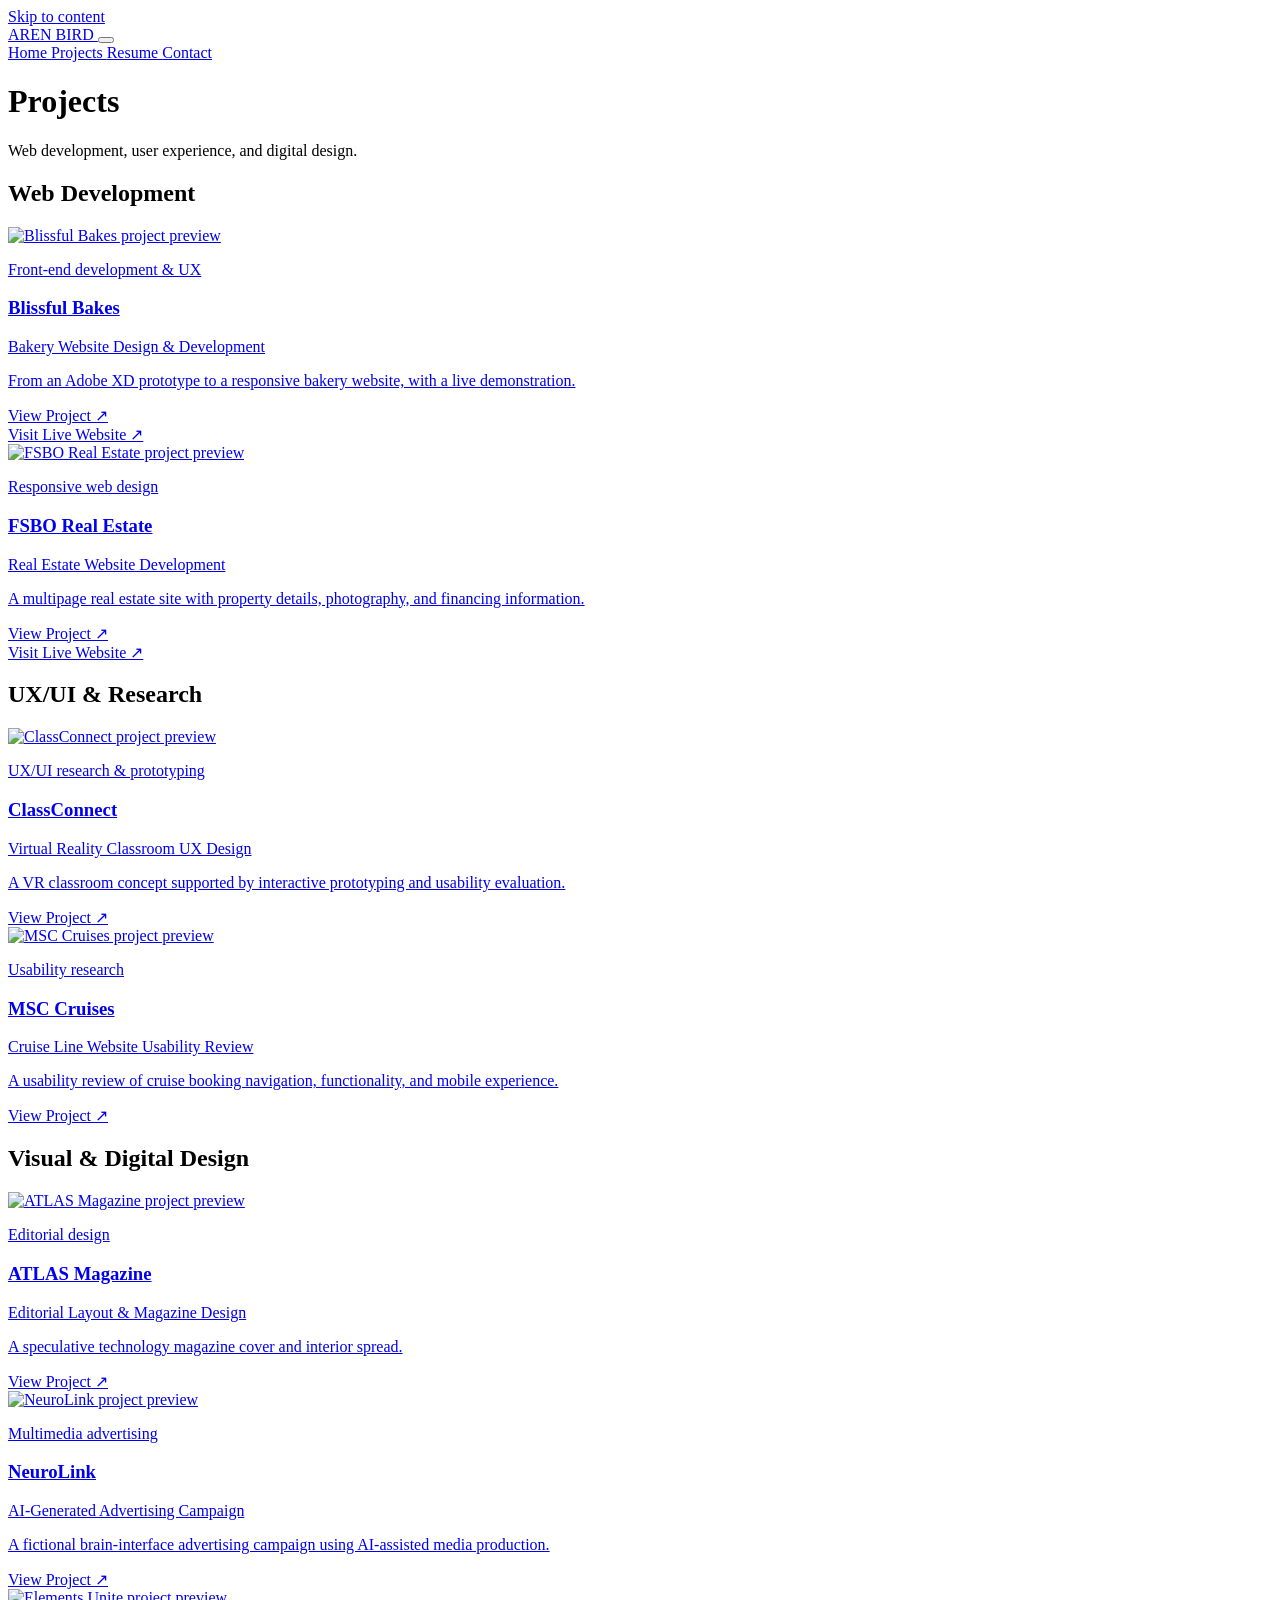
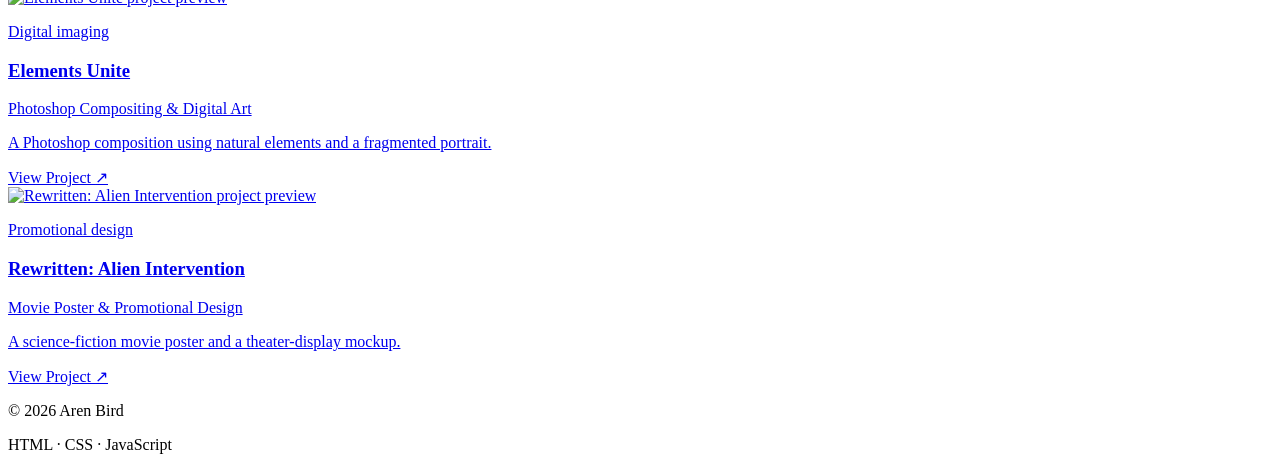
==== projects.html @ cc0008bb "Add files via upload" ====
<!DOCTYPE html>
<html lang="en">
 <head>
  <meta charset="utf-8"/>
  <meta content="width=device-width, initial-scale=1" name="viewport"/>
  <meta content="Aren Bird — Web &amp; Digital Design" name="description"/>
  <title>
   Projects | Aren Bird
  </title>
  <link href="css/style.css" rel="stylesheet"/>
  <script defer="" src="javascript/script.js">
  </script>
 </head>
 <body class="projects-page">
  <a class="skip-link" href="#main">
   Skip to content
  </a>
  <header class="site-header">
   <nav aria-label="Main navigation" class="container navigation">
    <a class="logo" href="index.html">
     AREN BIRD
    </a>
    <button aria-controls="nav-links" aria-expanded="false" aria-label="Open navigation menu" class="menu-toggle" type="button">
     <span class="bar">
     </span>
     <span class="bar">
     </span>
     <span class="bar">
     </span>
    </button>
    <div class="nav-links" id="nav-links">
     <a href="index.html">
      Home
     </a>
     <a aria-current="page" href="projects.html">
      Projects
     </a>
     <a href="resume.html">
      Resume
     </a>
     <a href="resume.html#contact">
      Contact
     </a>
    </div>
   </nav>
  </header>
  <main id="main">
   <header class="page-heading container">
    <h1>
     Projects
    </h1>
    <p>
     Web development, user experience, and digital design.
    </p>
   </header>
   <div class="container">
    <section aria-labelledby="project-cat-0" class="category">
     <div class="category-heading">
      <h2 id="project-cat-0">
       Web Development
      </h2>
     </div>
     <div class="project-grid">
      <article class="project-card">
       <a aria-label="View Blissful Bakes project details" class="card-main" href="blissful-bakes.html">
        <div class="project-image">
         <img alt="Blissful Bakes project preview" loading="lazy" src="images/bbakes.png"/>
        </div>
        <div class="card-content">
         <p class="project-tag">
          Front-end development &amp; UX
         </p>
         <h3>
          Blissful Bakes
         </h3>
         <p class="project-label">
          Bakery Website Design &amp; Development
         </p>
         <p class="card-desc">
          From an Adobe XD prototype to a responsive bakery website, with a live demonstration.
         </p>
         <span class="card-cta">
          View Project
          <span aria-hidden="true">
           ↗
          </span>
         </span>
        </div>
       </a>
       <div class="card-footer">
        <a href="https://aren444.github.io/cmst386/project4/" rel="noopener noreferrer" target="_blank">
         Visit Live Website ↗
        </a>
       </div>
      </article>
      <article class="project-card">
       <a aria-label="View FSBO Real Estate project details" class="card-main" href="fsbo.html">
        <div class="project-image">
         <img alt="FSBO Real Estate project preview" loading="lazy" src="images/realestate.png"/>
        </div>
        <div class="card-content">
         <p class="project-tag">
          Responsive web design
         </p>
         <h3>
          FSBO Real Estate
         </h3>
         <p class="project-label">
          Real Estate Website Development
         </p>
         <p class="card-desc">
          A multipage real estate site with property details, photography, and financing information.
         </p>
         <span class="card-cta">
          View Project
          <span aria-hidden="true">
           ↗
          </span>
         </span>
        </div>
       </a>
       <div class="card-footer">
        <a href="https://aren444.github.io/fsbo/" rel="noopener noreferrer" target="_blank">
         Visit Live Website ↗
        </a>
       </div>
      </article>
     </div>
    </section>
    <section aria-labelledby="project-cat-1" class="category">
     <div class="category-heading">
      <h2 id="project-cat-1">
       UX/UI &amp; Research
      </h2>
     </div>
     <div class="project-grid">
      <article class="project-card">
       <a aria-label="View ClassConnect project details" class="card-main" href="classconnect.html">
        <div class="project-image">
         <img alt="ClassConnect project preview" loading="lazy" src="images/cconnect.png"/>
        </div>
        <div class="card-content">
         <p class="project-tag">
          UX/UI research &amp; prototyping
         </p>
         <h3>
          ClassConnect
         </h3>
         <p class="project-label">
          Virtual Reality Classroom UX Design
         </p>
         <p class="card-desc">
          A VR classroom concept supported by interactive prototyping and usability evaluation.
         </p>
         <span class="card-cta">
          View Project
          <span aria-hidden="true">
           ↗
          </span>
         </span>
        </div>
       </a>
      </article>
      <article class="project-card">
       <a aria-label="View MSC Cruises project details" class="card-main" href="msc-cruises.html">
        <div class="project-image">
         <img alt="MSC Cruises project preview" loading="lazy" src="images/msc.png"/>
        </div>
        <div class="card-content">
         <p class="project-tag">
          Usability research
         </p>
         <h3>
          MSC Cruises
         </h3>
         <p class="project-label">
          Cruise Line Website Usability Review
         </p>
         <p class="card-desc">
          A usability review of cruise booking navigation, functionality, and mobile experience.
         </p>
         <span class="card-cta">
          View Project
          <span aria-hidden="true">
           ↗
          </span>
         </span>
        </div>
       </a>
      </article>
     </div>
    </section>
    <section aria-labelledby="project-cat-2" class="category">
     <div class="category-heading">
      <h2 id="project-cat-2">
       Visual &amp; Digital Design
      </h2>
     </div>
     <div class="project-grid">
      <article class="project-card">
       <a aria-label="View ATLAS Magazine project details" class="card-main" href="atlas.html">
        <div class="project-image">
         <img alt="ATLAS Magazine project preview" loading="lazy" src="images/atlas.mag.cover.png"/>
        </div>
        <div class="card-content">
         <p class="project-tag">
          Editorial design
         </p>
         <h3>
          ATLAS Magazine
         </h3>
         <p class="project-label">
          Editorial Layout &amp; Magazine Design
         </p>
         <p class="card-desc">
          A speculative technology magazine cover and interior spread.
         </p>
         <span class="card-cta">
          View Project
          <span aria-hidden="true">
           ↗
          </span>
         </span>
        </div>
       </a>
      </article>
      <article class="project-card">
       <a aria-label="View NeuroLink project details" class="card-main" href="neurolink.html">
        <div class="project-image">
         <img alt="NeuroLink project preview" loading="lazy" src="images/neurolink.png"/>
        </div>
        <div class="card-content">
         <p class="project-tag">
          Multimedia advertising
         </p>
         <h3>
          NeuroLink
         </h3>
         <p class="project-label">
          AI-Generated Advertising Campaign
         </p>
         <p class="card-desc">
          A fictional brain-interface advertising campaign using AI-assisted media production.
         </p>
         <span class="card-cta">
          View Project
          <span aria-hidden="true">
           ↗
          </span>
         </span>
        </div>
       </a>
      </article>
      <article class="project-card">
       <a aria-label="View Elements Unite project details" class="card-main" href="elements-unite.html">
        <div class="project-image">
         <img alt="Elements Unite project preview" loading="lazy" src="images/elements.png"/>
        </div>
        <div class="card-content">
         <p class="project-tag">
          Digital imaging
         </p>
         <h3>
          Elements Unite
         </h3>
         <p class="project-label">
          Photoshop Compositing &amp; Digital Art
         </p>
         <p class="card-desc">
          A Photoshop composition using natural elements and a fragmented portrait.
         </p>
         <span class="card-cta">
          View Project
          <span aria-hidden="true">
           ↗
          </span>
         </span>
        </div>
       </a>
      </article>
      <article class="project-card">
       <a aria-label="View Rewritten: Alien Intervention project details" class="card-main" href="rewritten.html">
        <div class="project-image">
         <img alt="Rewritten: Alien Intervention project preview" loading="lazy" src="images/rewritten.png"/>
        </div>
        <div class="card-content">
         <p class="project-tag">
          Promotional design
         </p>
         <h3>
          Rewritten: Alien Intervention
         </h3>
         <p class="project-label">
          Movie Poster &amp; Promotional Design
         </p>
         <p class="card-desc">
          A science-fiction movie poster and a theater-display mockup.
         </p>
         <span class="card-cta">
          View Project
          <span aria-hidden="true">
           ↗
          </span>
         </span>
        </div>
       </a>
      </article>
     </div>
    </section>
   </div>
  </main>
  <footer class="footer">
   <div class="container footer-content">
    <p>
     ©
     <span id="year">
      2026
     </span>
     Aren Bird
    </p>
    <p>
     HTML · CSS · JavaScript
    </p>
   </div>
  </footer>
 </body>
</html>
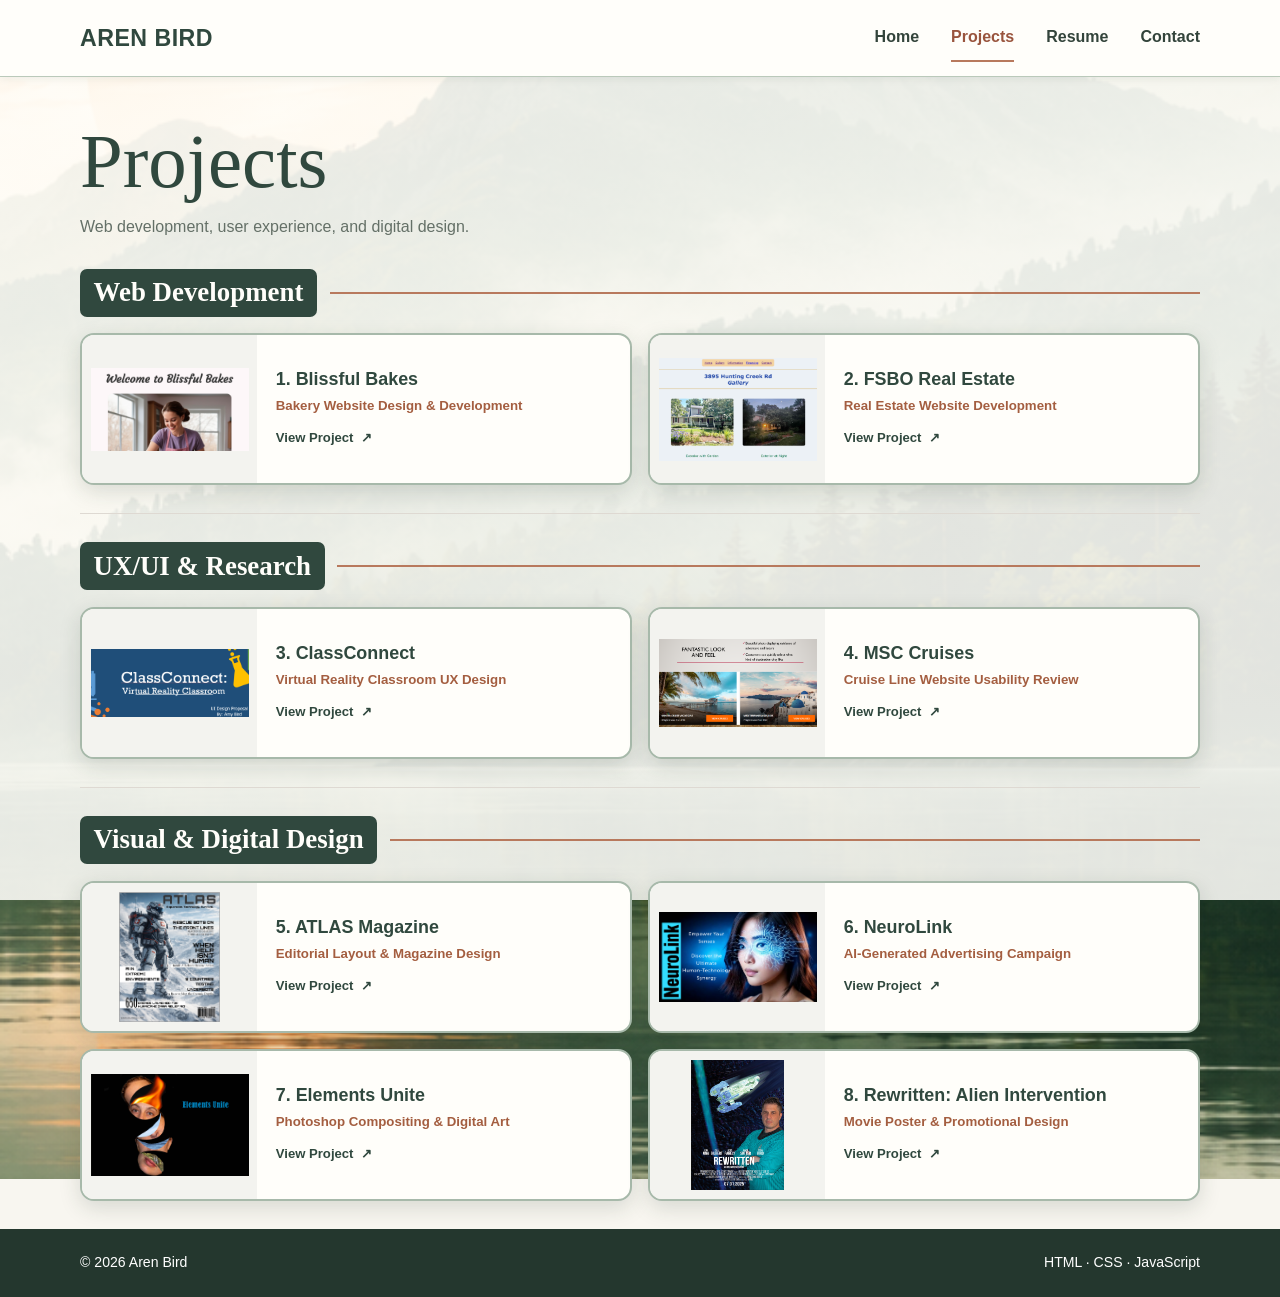
==== commit d9d2beab: "Add files via upload" ====
--- a/projects.html
+++ b/projects.html
@@ -71,7 +71,7 @@
           Front-end development &amp; UX
          </p>
          <h3>
-          Blissful Bakes
+          1. Blissful Bakes
          </h3>
          <p class="project-label">
           Bakery Website Design &amp; Development
@@ -103,7 +103,7 @@
           Responsive web design
          </p>
          <h3>
-          FSBO Real Estate
+          2. FSBO Real Estate
          </h3>
          <p class="project-label">
           Real Estate Website Development
@@ -144,7 +144,7 @@
           UX/UI research &amp; prototyping
          </p>
          <h3>
-          ClassConnect
+          3. ClassConnect
          </h3>
          <p class="project-label">
           Virtual Reality Classroom UX Design
@@ -171,7 +171,7 @@
           Usability research
          </p>
          <h3>
-          MSC Cruises
+          4. MSC Cruises
          </h3>
          <p class="project-label">
           Cruise Line Website Usability Review
@@ -207,7 +207,7 @@
           Editorial design
          </p>
          <h3>
-          ATLAS Magazine
+          5. ATLAS Magazine
          </h3>
          <p class="project-label">
           Editorial Layout &amp; Magazine Design
@@ -234,7 +234,7 @@
           Multimedia advertising
          </p>
          <h3>
-          NeuroLink
+          6. NeuroLink
          </h3>
          <p class="project-label">
           AI-Generated Advertising Campaign
@@ -261,7 +261,7 @@
           Digital imaging
          </p>
          <h3>
-          Elements Unite
+          7. Elements Unite
          </h3>
          <p class="project-label">
           Photoshop Compositing &amp; Digital Art
@@ -288,7 +288,7 @@
           Promotional design
          </p>
          <h3>
-          Rewritten: Alien Intervention
+          8. Rewritten: Alien Intervention
          </h3>
          <p class="project-label">
           Movie Poster &amp; Promotional Design
--- a/css/style.css
+++ b/css/style.css
@@ -0,0 +1,1661 @@
+/*
+ * Aren Bird Portfolio | Shared Stylesheet
+ * Organized by base styles, components, then responsive rules.
+ * Each selector occurs once per media query.
+ */
+
+/* Base layout and components */
+:root {
+  --ivory: #f8f6f0;
+  --cream: #fffefa;
+  --forest: #30483e;
+  --sage: #829582;
+  --pale: #e9eee8;
+  --terracotta: #b8795d;
+  --text: #33443b;
+  --muted: #647067;
+  --line: #bac9ba;
+  --shadow: 0 7px 20px rgba(25, 52, 36, 0.17);
+  --shadow-hover: 0 17px 38px rgba(25, 52, 36, 0.28);
+  --projects-peach: #faf1ec;
+  --resume-peach: #f6eee9;
+  --mountain-wash: rgba(255, 254, 250, 0.88);
+}
+
+*,*::before,*::after {
+  box-sizing: border-box;
+}
+
+html {
+  scroll-behavior: smooth;
+  scroll-padding-top: 90px;
+}
+
+body {
+  margin: 0;
+  background: var(--ivory);
+  color: var(--text);
+  font-family: Arial,Helvetica,sans-serif;
+  line-height: 1.65;
+}
+
+a {
+  color: inherit;
+}
+
+a:focus-visible,button:focus-visible,summary:focus-visible {
+  outline: 3px solid var(--terracotta);
+  outline-offset: 3px;
+}
+
+img {
+  max-width: 100%;
+  height: auto;
+}
+
+.container {
+  width: min(1120px,90%);
+  margin-inline: auto;
+}
+
+.skip-link {
+  position: fixed;
+  left: 1rem;
+  top: -120px;
+  z-index: 3000;
+  padding: .75rem 1rem;
+  background: var(--cream);
+  border-radius: 5px;
+}
+
+.skip-link:focus {
+  top: 1rem;
+}
+
+.site-header {
+  position: sticky;
+  top: 0;
+  z-index: 1000;
+  background: rgba(255,254,250,.98);
+  border-bottom: 1px solid var(--line);
+  box-shadow: 0 2px 8px rgba(26,48,34,.07);
+}
+
+.navigation {
+  display: flex;
+  justify-content: space-between;
+  align-items: center;
+  gap: 1.5rem;
+  min-height: 76px;
+}
+
+.logo {
+  font-size: 1.45rem;
+  font-weight: 800;
+  letter-spacing: .02em;
+  color: var(--forest);
+  text-decoration: none;
+  white-space: nowrap;
+}
+
+.nav-links {
+  display: flex;
+  align-items: center;
+  gap: 2rem;
+}
+
+.nav-links a {
+  font-weight: 600;
+  text-decoration: none;
+  border-bottom: 2px solid transparent;
+  padding: .6rem 0;
+}
+
+.nav-links a:hover,.nav-links a[aria-current=page] {
+  color: #99543d;
+  border-color: var(--terracotta);
+}
+
+.menu-toggle {
+  display: none;
+}
+
+.menu-toggle .bar {
+  display: block;
+  width: 23px;
+  height: 2px;
+  background: var(--forest);
+  border-radius: 2px;
+  transition: transform .18s,opacity .18s;
+}
+
+.hero {
+  position: relative;
+  min-height: calc(100svh - 76px);
+  background: #e8e8db url("../images/mountain-lake-sunset.png") center center/cover no-repeat;
+  display: flex;
+  align-items: center;
+}
+
+.hero::before {
+  content: "";
+  position: absolute;
+  inset: 0;
+  background: linear-gradient(90deg,rgba(255,254,250,.93) 0%,rgba(255,254,250,.78) 31%,rgba(255,254,250,.25) 60%,rgba(255,254,250,0) 85%);
+}
+
+.hero-content {
+  position: relative;
+  z-index: 1;
+  padding: 5rem 0;
+}
+
+.eyebrow {
+  color: #a46046;
+  font-size: .77rem;
+  font-weight: 700;
+  letter-spacing: .13em;
+  text-transform: uppercase;
+}
+
+.hero h1 {
+  font: normal clamp(2.7rem,5.4vw,5.4rem)/1.12 Georgia,serif;
+  letter-spacing: -.04em;
+  color: var(--forest);
+  max-width: 900px;
+  margin: .9rem 0;
+}
+
+.hero h1 em {
+  display: block;
+  color: #b65330;
+  font-weight: normal;
+}
+
+.section {
+  padding: 3.3rem 0;
+}
+
+.section--soft {
+  background: var(--pale);
+}
+
+.section--light {
+  background: var(--cream);
+}
+
+.page-heading {
+  padding: 2.5rem 0 .8rem;
+}
+
+.page-heading h1 {
+  font: normal clamp(3.1rem,6vw,5rem)/1.08 Georgia,serif;
+  color: var(--forest);
+  margin: .25rem 0 .6rem;
+}
+
+.page-heading h2 {
+  font-size: clamp(3rem,5vw,4.4rem);
+}
+
+.page-heading p {
+  margin: 0;
+  color: var(--muted);
+}
+
+.page-heading.compact {
+  padding: 0 0 .8rem;
+}
+
+h1,h2,h3 {
+  overflow-wrap: break-word;
+}
+
+h2 {
+  font: normal clamp(1.8rem,3vw,2.5rem)/1.2 Georgia,serif;
+  color: var(--forest);
+  margin: 0 0 1.1rem;
+}
+
+h3 {
+  color: var(--forest);
+}
+
+p {
+  margin-top: 0;
+}
+
+.muted {
+  color: var(--muted);
+}
+
+.category {
+  padding: 1.15rem 0 3rem;
+  padding-top: 1rem;
+  padding-bottom: 1.75rem;
+}
+
+.category+.category {
+  border-top: 1px solid var(--line);
+  padding-top: 2.5rem;
+}
+
+.category-heading {
+  display: flex;
+  align-items: center;
+  gap: 0.8rem;
+  margin-bottom: 1.05rem;
+}
+
+.category-heading h2 {
+  font-size: clamp(1.5rem,2.5vw,2.05rem);
+  margin: 0;
+}
+
+.category-heading::after {
+  content: "";
+  height: 1px;
+  background: #c2a395;
+  flex: 1;
+}
+
+.project-grid {
+  display: grid;
+  grid-template-columns: repeat(3,minmax(0,1fr));
+  gap: 1rem;
+}
+
+.project-card {
+  display: flex;
+  flex-direction: column;
+  min-width: 0;
+  border: 2px solid #a7b9aa;
+  border-radius: 14px;
+  background: #fffefa;
+  overflow: hidden;
+  box-shadow: 0 7px 21px rgba(36, 53, 43, 0.15);
+  transition:
+    transform 0.2s ease,
+    box-shadow 0.2s ease,
+    border-color 0.2s ease;
+}
+
+.project-card:hover,.project-card:focus-within {
+  transform: translateY(-4px);
+  box-shadow: var(--shadow-hover);
+  border-color: #758e7c;
+}
+
+.card-main {
+  display: flex;
+  flex: 1;
+  flex-direction: column;
+  text-decoration: none;
+}
+
+.project-image {
+  height: 216px;
+  display: flex;
+  align-items: center;
+  justify-content: center;
+  padding: 12px;
+  background: #f3f3ef;
+  overflow: hidden;
+}
+
+.project-image img {
+  width: 100%;
+  height: 100%;
+  object-fit: contain;
+}
+
+.card-content {
+  flex: 1;
+  padding: 1.2rem 1.35rem .7rem;
+}
+
+.project-tag {
+  font-size: .7rem;
+  letter-spacing: .08em;
+  text-transform: uppercase;
+  font-weight: 700;
+  color: #96573e;
+  margin-bottom: .35rem;
+}
+
+.card-content h3 {
+  font-size: 1.28rem;
+  line-height: 1.25;
+  margin: .2rem 0 .7rem;
+}
+
+.card-desc {
+  font-size: .94rem;
+  color: var(--muted);
+  margin: 0 0 .8rem;
+}
+
+.card-cta {
+  display: inline-flex;
+  gap: .45rem;
+  margin-top: .5rem;
+  color: var(--forest);
+  font-weight: 700;
+}
+
+.card-footer {
+  padding: 0 1.35rem 1.15rem;
+}
+
+.card-footer a {
+  font-size: .92rem;
+  font-weight: 700;
+  color: #86513d;
+}
+
+.card-footer a:hover {
+  text-decoration-thickness: 2px;
+}
+
+.skills-section {
+  padding: 2.6rem 0;
+}
+
+.skill-chips {
+  display: flex;
+  flex-wrap: wrap;
+  list-style: none;
+  gap: .7rem;
+  margin: 1.2rem 0 0;
+  padding: 0;
+}
+
+.skill-chips li {
+  padding: .45rem .9rem;
+  background: #fffefa;
+  border: 1px solid #b9cbbd;
+  border-radius: 40px;
+  font-size: .9rem;
+}
+
+.resume-section {
+  padding: 2.7rem 0;
+}
+
+.resume-heading {
+  display: flex;
+  justify-content: space-between;
+  align-items: start;
+  gap: 1.5rem;
+  margin-bottom: 1.15rem;
+}
+
+.resume-heading h2 {
+  font-size: clamp(2.3rem,4vw,3.3rem);
+  margin: 0 0 .4rem;
+}
+
+.resume-intro {
+  max-width: 700px;
+  font-size: .97rem;
+  color: var(--text);
+  margin: 0;
+}
+
+.skills-popover {
+  position: relative;
+  flex: 0 0 auto;
+  z-index: 10;
+}
+
+.skills-popover summary {
+  list-style: none;
+  cursor: pointer;
+  border: 1px solid #a45e40;
+  border-radius: 6px;
+  background: #b8795d;
+  font-weight: 700;
+  color: #fffefa;
+  padding: .72rem 1.15rem;
+  box-shadow: 0 4px 10px rgba(85,43,30,.18);
+  transition: background .2s,transform .2s,box-shadow .2s;
+}
+
+.skills-popover summary::-webkit-details-marker {
+  display: none;
+}
+
+.skills-popover summary:hover {
+  background: var(--pale);
+}
+
+.skills-popover-panel {
+  position: absolute;
+  right: 0;
+  top: calc(100% + 7px);
+  width: min(300px,80vw);
+  padding: 1rem;
+  background: var(--cream);
+  border: 1px solid #a6b9aa;
+  border-radius: 9px;
+  box-shadow: var(--shadow-hover);
+  max-height: 350px;
+  overflow: auto;
+}
+
+.skills-popover-panel p {
+  margin: 0 0 .6rem;
+  font-weight: 700;
+}
+
+.skills-popover-panel ul {
+  margin: 0;
+  padding-left: 1.25rem;
+  font-size: .92rem;
+}
+
+.skills-popover-panel li {
+  margin: .2rem 0;
+}
+
+.resume-preview-link {
+  display: block;
+  position: relative;
+  width: 100%;
+  max-width: 980px;
+  margin: 0 auto;
+  background: white;
+  border: 2px solid #a7b9aa;
+  border-radius: 9px;
+  overflow: hidden;
+  box-shadow: var(--shadow);
+  transition:
+    box-shadow 0.2s ease,
+    border-color 0.2s ease;
+}
+
+.resume-preview-link:hover,
+.resume-preview-link:focus-visible {
+  border-color: #557663;
+  box-shadow: var(--shadow-hover);
+}
+
+.resume-preview-link img {
+  display: block;
+  width: 100%;
+  height: auto;
+}
+
+.resume-preview-compact {
+  max-width: 810px;
+  max-height: 450px;
+  overflow: hidden;
+}
+
+.resume-preview-compact::after {
+  content: "";
+  position: absolute;
+  left: 0;
+  right: 0;
+  bottom: 0;
+  height: 70px;
+  background: linear-gradient(transparent,rgba(255,255,255,.98));
+  pointer-events: none;
+}
+
+.preview-hint {
+  position: absolute;
+  bottom: .85rem;
+  right: 1.1rem;
+  z-index: 1;
+  background: rgba(255,254,250,.95);
+  color: var(--forest);
+  font-size: .83rem;
+  padding: .3rem .5rem;
+  border-radius: 5px;
+}
+
+.resume-actions {
+  margin-top: 1.4rem;
+  display: flex;
+  justify-content: center;
+}
+
+.contact-section {
+  background: var(--forest);
+  color: #fffefa;
+  padding: 4.4rem 0;
+}
+
+.contact-inner {
+  display: flex;
+  flex-direction: column;
+  align-items: center;
+  text-align: center;
+  gap: 1rem;
+}
+
+.contact-section h2 {
+  color: #e8a07d;
+  font-size: clamp(2.15rem,4.5vw,3.3rem);
+  margin: 0;
+}
+
+.contact-section p {
+  max-width: 650px;
+  margin: 0 0 .7rem;
+}
+
+.contact-details {
+  border-top: 1px solid #657d6e;
+  padding-top: 1.8rem;
+  display: flex;
+  align-items: center;
+  justify-content: center;
+  gap: 1.4rem;
+  width: 100%;
+  max-width: 650px;
+}
+
+.contact-headshot {
+  width: 80px;
+  height: 80px;
+  object-fit: cover;
+  object-position: center 28%;
+  border-radius: 50%;
+  border: 2px solid #d5e0d5;
+}
+
+.contact-methods {
+  display: flex;
+  flex-direction: column;
+  gap: .75rem;
+  text-align: left;
+}
+
+.contact-methods a {
+  display: flex;
+  align-items: center;
+  gap: .85rem;
+  color: white;
+  text-decoration: underline;
+  text-underline-offset: 4px;
+  font-size: clamp(1.1rem,2.1vw,1.45rem);
+  font-weight: 700;
+  overflow-wrap: anywhere;
+}
+
+.contact-methods a:hover {
+  color: #e8a07d;
+}
+
+.contact-methods svg {
+  flex: none;
+  width: 24px;
+  height: 24px;
+  color: #e8a07d;
+}
+
+.back-link {
+  display: inline-block;
+  margin-bottom: 1.1rem;
+  color: #86513d;
+  font-weight: 700;
+  text-decoration: none;
+}
+
+.back-link:hover {
+  text-decoration: underline;
+}
+
+.detail-heading {
+  padding: 2.4rem 0 1.6rem;
+}
+
+.detail-heading h1 {
+  font: normal clamp(2.7rem,5vw,4.2rem)/1.12 Georgia,serif;
+  color: var(--forest);
+  margin: .4rem 0 .65rem;
+}
+
+.detail-lead {
+  color: var(--muted);
+  max-width: 720px;
+  font-size: 1.05rem;
+}
+
+.compare-grid,.art-grid {
+  display: grid;
+  grid-template-columns: repeat(2,minmax(0,1fr));
+  gap: 1.6rem;
+}
+
+.figure-card {
+  margin: 0;
+  min-width: 0;
+}
+
+.figure-card a {
+  display: block;
+  border: 2px solid #a7b9aa;
+  border-radius: 10px;
+  overflow: hidden;
+  background: var(--cream);
+  box-shadow: var(--shadow);
+  transition: box-shadow .2s;
+}
+
+.figure-card a:hover {
+  box-shadow: var(--shadow-hover);
+}
+
+.figure-card img {
+  display: block;
+  width: 100%;
+  height: 300px;
+  object-fit: contain;
+  padding: 10px;
+}
+
+.figure-card figcaption {
+  color: var(--muted);
+  font-size: .88rem;
+  margin-top: .6rem;
+}
+
+.figure-card--large img {
+  height: auto;
+  max-height: 700px;
+}
+
+.figure-card--feature {
+  max-width: 850px;
+  margin: 0 auto;
+}
+
+.figure-card--feature img {
+  height: auto;
+  max-height: 720px;
+}
+
+.single-art {
+  max-width: 850px;
+  margin-inline: auto;
+}
+
+.single-art .figure-card img {
+  height: auto;
+  max-height: 820px;
+}
+
+.detail-actions {
+  display: flex;
+  gap: .8rem;
+  flex-wrap: wrap;
+  margin: 1.6rem 0 0;
+}
+
+.button {
+  display: inline-block;
+  border: 1px solid var(--forest);
+  background: var(--forest);
+  color: #fff;
+  text-decoration: none;
+  padding: .72rem 1.25rem;
+  border-radius: 6px;
+  font-weight: 700;
+}
+
+.button:hover {
+  background: #436354;
+}
+
+.button--secondary {
+  background: transparent;
+  color: var(--forest);
+}
+
+.button--secondary:hover {
+  background: var(--pale);
+}
+
+.copy-section {
+  max-width: 800px;
+}
+
+.copy-section h2 {
+  font-size: 1.8rem;
+}
+
+.subsection-heading {
+  margin-top: 2.2rem;
+}
+
+.meta-line {
+  border-top: 1px solid var(--line);
+  margin-top: 2rem;
+  padding-top: 1.1rem;
+  color: var(--muted);
+  font-size: .88rem;
+}
+
+.supporting-gallery {
+  display: grid;
+  grid-template-columns: repeat(3,minmax(0,1fr));
+  gap: 1rem;
+  margin-top: 1.5rem;
+}
+
+.supporting-gallery figure {
+  margin: 0;
+}
+
+.supporting-gallery img {
+  width: 100%;
+  height: 180px;
+  object-fit: contain;
+  border: 1px solid var(--line);
+  background: #fff;
+  padding: 8px;
+  border-radius: 8px;
+}
+
+.supporting-gallery figcaption {
+  font-size: .85rem;
+  color: var(--muted);
+  margin-top: .35rem;
+}
+
+.detail-nav {
+  display: flex;
+  justify-content: space-between;
+  gap: 1rem;
+  flex-wrap: wrap;
+  border-top: 1px solid var(--line);
+  padding-top: 1.3rem;
+}
+
+.detail-nav a {
+  font-weight: 700;
+  color: #86513d;
+}
+
+.audio-panel {
+  margin: 2rem 0 0;
+  max-width: 640px;
+}
+
+.audio-panel h2 {
+  font-size: 1.5rem;
+}
+
+.audio-panel audio {
+  display: block;
+  width: 100%;
+}
+
+.audio-note {
+  font-size: .83rem;
+  color: var(--muted);
+  margin-top: .5rem;
+}
+
+.footer {
+  background: #24372e;
+  color: white;
+  padding: 1.4rem 0;
+}
+
+.footer-content {
+  display: flex;
+  justify-content: space-between;
+  flex-wrap: wrap;
+  gap: .75rem;
+  font-size: .88rem;
+}
+
+.footer-content p {
+  margin: 0;
+}
+
+.projects-page .category-heading h2 {
+  color: #a45e40;
+  font-weight: 700;
+}
+
+.projects-page .category-heading::after {
+  background: #b8795d;
+  height: 2px;
+}
+
+.project-label {
+  font-size: .83rem;
+  line-height: 1.4;
+  color: #a45e40;
+  font-weight: 650;
+  margin: -.35rem 0 .65rem;
+}
+
+.skills-popover summary:hover,.skills-popover summary:focus-visible {
+  background: #93563c;
+  color: #fff;
+  transform: translateY(-2px);
+  box-shadow: 0 8px 16px rgba(85,43,30,.22);
+}
+
+.skills-popover[open] summary {
+  background: #93563c;
+}
+
+.live-preview-link {
+  position: relative;
+  isolation: isolate;
+}
+
+.live-preview-overlay {
+  position: absolute;
+  inset: 0;
+  display: flex;
+  align-items: center;
+  justify-content: center;
+  padding: 1rem;
+  background: rgba(37,63,51,.82);
+  color: white;
+  font-weight: 700;
+  font-size: clamp(1rem,2vw,1.4rem);
+  letter-spacing: .01em;
+  opacity: 0;
+  transition: opacity .12s ease-out;
+  pointer-events: none;
+  text-align: center;
+}
+
+.live-preview-link:hover .live-preview-overlay,.live-preview-link:focus-visible .live-preview-overlay {
+  opacity: 1;
+}
+
+.art-preview-link {
+  position: relative;
+  isolation: isolate;
+  cursor: zoom-in;
+}
+
+.art-preview-link::after {
+  content: "View Larger Image ↗";
+  position: absolute;
+  right: 14px;
+  bottom: 14px;
+  z-index: 2;
+  background: #b8795d;
+  color: #fff;
+  padding: .55rem .85rem;
+  border-radius: 6px;
+  font-size: .88rem;
+  font-weight: 700;
+  box-shadow: 0 4px 12px rgba(0,0,0,.18);
+  pointer-events: none;
+  transition: background-color .12s ease,transform .12s ease;
+}
+
+.art-preview-link:hover::after,.art-preview-link:focus-visible::after {
+  background: #93563c;
+  transform: translateY(-2px);
+}
+
+.projects-on-home,.projects-page main {
+  background: var(--projects-peach);
+}
+
+.resume-section,.resume-section.section--soft,.resume-section.section--light {
+  background: var(--resume-peach);
+}
+
+.skills-section.section--soft {
+  background: var(--pale);
+}
+
+.project-media-link {
+  position: relative;
+  isolation: isolate;
+  cursor: pointer;
+}
+
+.project-media-link::after {
+  content: attr(data-action) " ↗";
+  position: absolute;
+  right: 14px;
+  bottom: 14px;
+  z-index: 2;
+  background: #b8795d;
+  color: #fff;
+  padding: .55rem .9rem;
+  border-radius: 6px;
+  font-size: .9rem;
+  font-weight: 700;
+  box-shadow: 0 4px 12px rgba(0,0,0,.2);
+  pointer-events: none;
+  transition: background-color .12s ease, transform .12s ease;
+}
+
+.project-media-overlay {
+  position: absolute;
+  inset: 0;
+  display: flex;
+  align-items: center;
+  justify-content: center;
+  padding: 1rem;
+  background: rgba(37,63,51,.82);
+  color: #fff;
+  font-size: clamp(1rem,2vw,1.4rem);
+  font-weight: 700;
+  text-align: center;
+  opacity: 0;
+  pointer-events: none;
+  transition: opacity .12s ease-out;
+}
+
+.project-media-link:hover .project-media-overlay, .project-media-link:focus-visible .project-media-overlay {
+  opacity: 1;
+}
+
+.project-media-link:hover::after, .project-media-link:focus-visible::after {
+  background: #93563c;
+  transform: translateY(-2px);
+}
+
+.projects-on-home, .projects-page main {
+  background-color: #f8f6f0;
+  background-image:
+    linear-gradient(rgba(255, 254, 250, 0.88), rgba(255, 254, 250, 0.88)),
+    url("../images/mountain-lake-sunset.png");
+  background-position: center center;
+  background-size: cover;
+  background-repeat: no-repeat;
+  background-attachment: fixed;
+}
+
+.project-card:hover, .project-card:focus-within {
+  border-color: #557663;
+  box-shadow: var(--shadow-hover);
+}
+
+.project-tag, .card-desc, .card-footer {
+  display: none;
+}
+
+.category + .category {
+  padding-top: 1.75rem;
+  border-top-color: #ded9d2;
+}
+
+.category-heading h2, .projects-page .category-heading h2 {
+  display: inline-block;
+  flex: 0 1 auto;
+  width: fit-content;
+  max-width: 100%;
+  margin: 0;
+  padding: 0.45rem 0.85rem;
+  border-radius: 7px;
+  background: #30483e;
+  color: #fffefa;
+  font-size: clamp(1.2rem, 2.1vw, 1.75rem);
+  line-height: 1.25;
+  font-weight: 700;
+}
+
+.category-heading::after, .projects-page .category-heading::after {
+  flex: 1 1 24px;
+  min-width: 12px;
+  height: 2px;
+  background: #b8795d;
+}
+
+.resume-section, .resume-section.section--soft, .resume-section.section--light {
+  background-color: #f8f6f0;
+  background-image:
+    linear-gradient(rgba(255, 254, 250, 0.91), rgba(255, 254, 250, 0.91)),
+    url("../images/mountain-lake-sunset.png");
+  background-position: center center;
+  background-size: cover;
+  background-repeat: no-repeat;
+  background-attachment: fixed;
+}
+
+
+@media (hover:hover) and (pointer:fine) {
+  .skills-popover:hover .skills-popover-panel {
+    display: block;
+  }
+
+  .skills-popover:not([open]) .skills-popover-panel {
+    display: none;
+  }
+
+}
+
+@media (max-width:900px) {
+  .project-grid {
+    grid-template-columns: repeat(2,minmax(0,1fr));
+  }
+
+  .hero {
+    background-position: 55% center;
+  }
+
+  .supporting-gallery {
+    grid-template-columns: repeat(2,minmax(0,1fr));
+  }
+
+}
+
+@media (max-width:600px) {
+  html {
+    scroll-padding-top: 76px;
+  }
+
+  .navigation {
+    min-height: 70px;
+    flex-wrap: wrap;
+    gap: 0;
+  }
+
+  .logo {
+    font-size: 1.25rem;
+  }
+
+  .menu-toggle {
+    display: flex;
+    flex-direction: column;
+    justify-content: center;
+    align-items: center;
+    gap: 5px;
+    width: 45px;
+    height: 43px;
+    border: 1px solid var(--sage);
+    border-radius: 6px;
+    background: var(--cream);
+    cursor: pointer;
+  }
+
+  .menu-toggle[aria-expanded=true] .bar:first-child {
+    transform: translateY(7px) rotate(45deg);
+  }
+
+  .menu-toggle[aria-expanded=true] .bar:nth-child(2) {
+    opacity: 0;
+  }
+
+  .menu-toggle[aria-expanded=true] .bar:last-child {
+    transform: translateY(-7px) rotate(-45deg);
+  }
+
+  .nav-links {
+    display: none;
+    flex-basis: 100%;
+    flex-direction: column;
+    align-items: stretch;
+    gap: 0;
+    padding: .7rem 0 1rem;
+  }
+
+  .nav-links.open {
+    display: flex;
+  }
+
+  .nav-links a {
+    padding: .75rem .4rem;
+  }
+
+  .hero {
+    min-height: calc(100svh - 70px);
+    background-position: 57% center;
+  }
+
+  .hero::before {
+    background: linear-gradient(180deg,rgba(255,254,250,.95),rgba(255,254,250,.75) 47%,rgba(255,254,250,.04));
+  }
+
+  .hero-content {
+    padding: 3rem 0;
+    align-self: flex-start;
+    margin-top: 2rem;
+  }
+
+  .section {
+    padding: 2.5rem 0;
+  }
+
+  .page-heading {
+    padding: 1.3rem 0 .35rem;
+  }
+
+  .category {
+    padding: .65rem 0 1.6rem;
+  }
+
+  .category+.category {
+    padding-top: 1.45rem;
+  }
+
+  .project-grid {
+    grid-template-columns: 1fr;
+    gap: .65rem;
+  }
+
+  .project-card {
+    border-width: 2px;
+    box-shadow: 0 4px 12px rgba(25, 52, 36, 0.15);
+  }
+
+  .project-image,.project-tag,.card-desc,.card-cta,.card-footer {
+    display: none;
+  }
+
+  .card-content {
+    padding: 0;
+  }
+
+  .card-main {
+    padding: .78rem 1rem;
+    min-height: 48px;
+    display: flex;
+    justify-content: space-between;
+    flex-direction: row;
+    align-items: center;
+    gap: .8rem;
+  }
+
+  .card-content h3 {
+    font: 700 1.02rem/1.4 Arial,Helvetica,sans-serif;
+    margin: 0;
+    display: block;
+    justify-content: space-between;
+    align-items: center;
+    gap: 1rem;
+    font-size: 1rem;
+    line-height: 1.3;
+  }
+
+  .card-content h3::after {
+    content: none;
+    color: var(--forest);
+    font-size: 1.4rem;
+    font-weight: 400;
+  }
+
+  .resume-heading {
+    flex-direction: column;
+    gap: 1rem;
+  }
+
+  .skills-popover-panel {
+    left: 0;
+    right: auto;
+  }
+
+  .resume-preview-compact {
+    max-height: 420px;
+  }
+
+  .resume-preview-link:not(.resume-preview-compact) {
+    max-width: 620px;
+  }
+
+  .contact-section {
+    padding: 3.2rem 0;
+  }
+
+  .contact-details {
+    flex-direction: column;
+    gap: 1.2rem;
+  }
+
+  .contact-methods {
+    text-align: left;
+  }
+
+  .contact-methods a {
+    font-size: 1.08rem;
+  }
+
+  .compare-grid,.art-grid {
+    grid-template-columns: 1fr;
+  }
+
+  .figure-card img {
+    height: auto;
+    max-height: 500px;
+  }
+
+  .supporting-gallery {
+    grid-template-columns: 1fr;
+  }
+
+  .supporting-gallery img {
+    height: auto;
+  }
+
+  .detail-heading {
+    padding: 2rem 0 1rem;
+  }
+
+  .page-heading h1 {
+    font-size: clamp(2.8rem,11vw,4.2rem);
+  }
+
+  .category-heading {
+    margin-bottom: 1rem;
+    gap: .7rem;
+  }
+
+  .category-heading h2 {
+    font-size: clamp(1.5rem,5.5vw,1.85rem);
+  }
+
+  .card-main::after {
+    content: "›";
+    color: var(--forest);
+    font-size: 1.4rem;
+    font-weight: 400;
+    flex: none;
+  }
+
+  .project-label {
+    display: block;
+    font-size: .78rem;
+    font-weight: 600;
+    margin: .2rem 0 0;
+    line-height: 1.35;
+    color: #a45e40;
+  }
+
+  .live-preview-overlay {
+    display: none;
+  }
+
+  .live-preview-link::after {
+    content: "Visit Live Website ↗";
+    display: block;
+    background: var(--forest);
+    color: #fff;
+    text-align: center;
+    padding: .55rem 1rem;
+    font-size: .92rem;
+    font-weight: 700;
+  }
+
+  .art-preview-link::after {
+    position: static;
+    display: block;
+    border-radius: 0;
+    box-shadow: none;
+    text-align: center;
+    background: #30483e;
+    transform: none !important;
+  }
+
+}
+
+@media (prefers-reduced-motion:reduce) {
+  html {
+    scroll-behavior: auto;
+  }
+
+  .project-card,.figure-card a,.menu-toggle .bar {
+    transition: none;
+  }
+
+  .project-card:hover {
+    transform: none;
+  }
+
+  .live-preview-link::after {
+    transition: none;
+  }
+
+  .skills-popover summary,.live-preview-overlay {
+    transition: none;
+  }
+
+  .skills-popover summary:hover {
+    transform: none;
+  }
+
+  .art-preview-link::after {
+    transition: none;
+  }
+
+}
+
+@media (min-width:601px) and (hover:hover) and (pointer:fine) {
+  .live-preview-link::after {
+    content: "Visit Live Website ↗";
+    position: absolute;
+    right: 14px;
+    bottom: 14px;
+    z-index: 2;
+    background: #b8795d;
+    color: #fff;
+    padding: .6rem .95rem;
+    border-radius: 6px;
+    font-size: .92rem;
+    font-weight: 700;
+    box-shadow: 0 4px 12px rgba(0,0,0,.22);
+    pointer-events: none;
+    transition: background-color .12s ease,transform .12s ease;
+  }
+
+  .live-preview-link:hover::after, .live-preview-link:focus-visible::after {
+    background: #93563c;
+    transform: translateY(-2px);
+  }
+
+}
+
+@media (min-width: 901px) {
+  .project-grid {
+    grid-template-columns: repeat(2, minmax(0, 1fr));
+    gap: 1.15rem;
+  }
+
+  .project-card {
+    border-width: 2px;
+  }
+
+  .card-main {
+    flex-direction: row;
+    align-items: stretch;
+    min-width: 0;
+  }
+
+  .project-image {
+    flex: 0 0 35%;
+    height: auto;
+    min-height: 155px;
+    max-height: 190px;
+    padding: .55rem;
+  }
+
+  .project-image img {
+    object-fit: contain;
+  }
+
+  .card-content {
+    min-width: 0;
+    padding: .85rem .9rem .75rem;
+  }
+
+  .card-content h3 {
+    font-size: 1.13rem;
+    margin: .15rem 0 .5rem;
+  }
+
+  .project-tag, .card-desc {
+    display: none;
+  }
+
+  .project-label {
+    margin: 0 0 .4rem;
+    font-size: .83rem;
+  }
+
+  .card-cta {
+    font-size: .83rem;
+    margin-top: .35rem;
+  }
+
+  .card-footer {
+    padding: .35rem .9rem .7rem;
+    text-align: right;
+  }
+
+  .single-art {
+    width: 100%;
+    max-width: 690px;
+    margin-inline: auto;
+  }
+
+  .single-art .figure-card img {
+    width: 100%;
+    height: auto;
+    max-height: 510px;
+    object-fit: contain;
+  }
+
+  .single-art:has(img[src*="elements"]) {
+    max-width: 530px;
+  }
+
+  .figure-card--feature {
+    width: 100%;
+    max-width: 690px;
+    margin-inline: auto;
+  }
+
+  .figure-card--feature img {
+    width: 100%;
+    height: auto;
+    max-height: 510px;
+    object-fit: contain;
+  }
+
+}
+
+@media (max-width: 600px) {
+  .project-media-overlay {
+    display: none;
+  }
+
+  .project-media-link::after {
+    position: static;
+    display: block;
+    border-radius: 0;
+    box-shadow: none;
+    text-align: center;
+    background: #30483e;
+  }
+
+  .project-grid {
+    grid-template-columns: 1fr;
+    gap: 0.58rem;
+  }
+
+  .project-card .project-image, .project-card .project-tag, .project-card .card-desc, .project-card .card-cta, .project-card .card-footer {
+    display: none;
+  }
+
+  .project-card .card-main {
+    display: flex;
+    flex-direction: row;
+    align-items: center;
+    min-height: 64px;
+    padding: 0.72rem 0.9rem;
+  }
+
+  .project-card .card-content {
+    flex: 1;
+    padding: 0;
+  }
+
+  .project-card .card-content h3 {
+    font-size: 0.99rem;
+    margin: 0;
+    line-height: 1.35;
+  }
+
+  .project-card .project-label {
+    display: block;
+    font-size: 0.76rem;
+    margin: 0.22rem 0 0;
+    line-height: 1.3;
+  }
+
+  .category {
+    padding-top: 0.65rem;
+    padding-bottom: 1.4rem;
+  }
+
+  .category + .category {
+    padding-top: 1.35rem;
+  }
+
+  .category-heading {
+    margin-bottom: 0.8rem;
+    gap: 0.55rem;
+  }
+
+  .category-heading h2, .projects-page .category-heading h2 {
+    font-size: clamp(1rem, 4.4vw, 1.35rem);
+    padding: 0.45rem 0.65rem;
+  }
+
+  .single-art, .figure-card--feature {
+    width: 100%;
+    max-width: 100%;
+  }
+
+  .single-art .figure-card img, .figure-card--feature img {
+    width: 100%;
+    height: auto;
+    max-height: 520px;
+    object-fit: contain;
+  }
+
+}
+
+@media (prefers-reduced-motion: reduce) {
+  .project-media-overlay, .project-media-link::after {
+    transition: none;
+  }
+
+}
+
+@media (min-width: 1101px) {
+  .project-grid {
+    grid-template-columns: repeat(2, minmax(0, 1fr));
+    gap: 1rem;
+  }
+
+  .project-card .card-main {
+    display: flex;
+    flex-direction: row;
+    align-items: stretch;
+    padding: 0;
+    min-width: 0;
+  }
+
+  .project-card .project-image {
+    flex: 0 0 32%;
+    width: 32%;
+    height: 148px;
+    min-height: 148px;
+    max-height: 148px;
+    padding: 0.55rem;
+  }
+
+  .project-card .project-image img {
+    object-fit: contain;
+  }
+
+  .project-card .card-content {
+    flex: 1;
+    min-width: 0;
+    padding: 1rem 1.15rem;
+    align-self: center;
+  }
+
+  .project-card .card-content h3 {
+    margin: 0 0 0.35rem;
+    font-size: 1.12rem;
+    line-height: 1.3;
+  }
+
+  .project-card .project-label {
+    margin: 0 0 0.55rem;
+    font-size: 0.83rem;
+    line-height: 1.35;
+  }
+
+  .project-card .card-cta {
+    display: inline-flex;
+    margin: 0;
+    font-size: 0.82rem;
+  }
+
+}
+
+@media (min-width: 601px) and (max-width: 1100px) {
+  .project-grid {
+    grid-template-columns: 1fr;
+    gap: 0.8rem;
+  }
+
+  .project-card .card-main {
+    display: flex;
+    flex-direction: row;
+    align-items: stretch;
+    min-width: 0;
+    padding: 0;
+  }
+
+  .project-card .project-image {
+    flex: 0 0 28%;
+    width: 28%;
+    height: 128px;
+    min-height: 128px;
+    max-height: 128px;
+    padding: 0.5rem;
+  }
+
+  .project-card .project-image img {
+    object-fit: contain;
+  }
+
+  .project-card .card-content {
+    flex: 1;
+    min-width: 0;
+    align-self: center;
+    padding: 0.75rem 1rem;
+  }
+
+  .project-card .card-content h3 {
+    font-size: 1.06rem;
+    margin: 0 0 0.3rem;
+  }
+
+  .project-card .project-label {
+    font-size: 0.8rem;
+    margin: 0 0 0.45rem;
+  }
+
+  .project-card .card-cta {
+    display: inline-flex;
+    font-size: 0.8rem;
+    margin: 0;
+  }
+
+}
+
+@media (min-width: 601px) and (max-width: 900px) {
+  .single-art, .figure-card--feature {
+    width: 100%;
+    max-width: 620px;
+    margin-inline: auto;
+  }
+
+  .single-art .figure-card img, .figure-card--feature img {
+    width: 100%;
+    height: auto;
+    max-height: 520px;
+    object-fit: contain;
+  }
+
+}
+
+@media (max-width: 900px) {
+  .projects-on-home, .projects-page main, .resume-section, .resume-section.section--soft, .resume-section.section--light {
+    background-attachment: scroll;
+    background-position: center center;
+  }
+
+}
